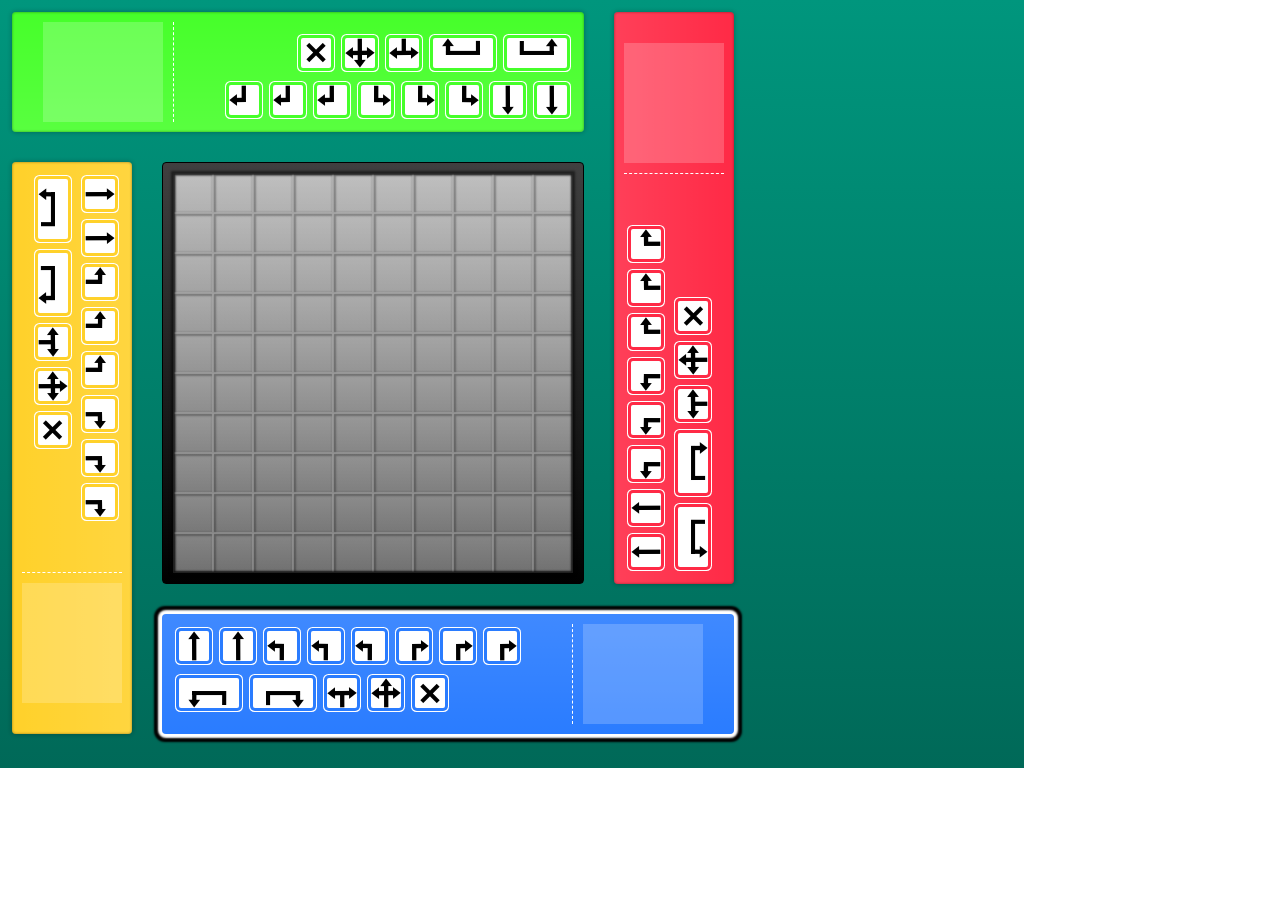
==== htdocs/game/index.html @ a8066529 "見た目手直し。サイズをiPad準拠に。デッキ右側に操作エリア用意" ====
<!DOCTYPE html>
<html>
	<head>
		<meta charset="UTF-8">
		<link href="../assets/stylesheets/screen.css" media="screen, projection" rel="stylesheet" type="text/css" />
		<meta property="fb:admins" content="1605312026" />
		<title>BELONEPHOBIA PUZZLE : 先端恐怖症パズル</title>
		<!--[if IE]>
			<link href="/stylesheets/ie.css" media="screen, projection" rel="stylesheet" type="text/css" />
		<![endif]-->
		<script src="http://ajax.googleapis.com/ajax/libs/jquery/1.9.1/jquery.min.js"></script>
		<script src="../assets/js/main.js"></script>

		<script type="text/javascript">
			var _gaq = _gaq || [];
			_gaq.push(['_setAccount', 'UA-32407364-1']);
			_gaq.push(['_trackPageview']);
			(function() {
				var ga = document.createElement('script'); ga.type = 'text/javascript'; ga.async = true;
				ga.src = ('https:' == document.location.protocol ? 'https://ssl' : 'http://www') + '.google-analytics.com/ga.js';
				var s = document.getElementsByTagName('script')[0]; s.parentNode.insertBefore(ga, s);
			})();
		</script>
	</head>
	<body>
		<div class="game-container">
			<div class="board-container">
				<div class="board">
					<div class="board-inner">
						<div class="base-pieces"></div>
						<div class="pieces"></div>
					</div>
				</div>
			</div>
			<div class="decks">
				<div class="deck-container deck0 disabled">
					<div class="deck">
						<div class="deck-pieces"></div>
						<div class="deck-actions"></div>
					</div>
				</div>
				<div class="deck-container deck1 disabled">
					<div class="deck">
						<div class="deck-pieces"></div>
						<div class="deck-actions"></div>
					</div>
				</div>
				<div class="deck-container deck2 disabled">
					<div class="deck">
						<div class="deck-pieces"></div>
						<div class="deck-actions"></div>
					</div>
				</div>
				<div class="deck-container deck3 disabled">
					<div class="deck">
						<div class="deck-pieces"></div>
						<div class="deck-actions"></div>
					</div>
				</div>
			</div>
		</div>

		<div class="piece-template"></div>
		<div class="deck-piece-template"></div>
	</body>
</html>
---- htdocs/assets/stylesheets/screen.css ----
@charset "UTF-8";
/* Welcome to Compass.
 * In this file you should write your main styles. (or centralize your imports)
 * Import this file using the following HTML or equivalent:
 * <link href="/stylesheets/screen.css" media="screen, projection" rel="stylesheet" type="text/css" /> */
html, body, div, span, applet, object, iframe,
h1, h2, h3, h4, h5, h6, p, blockquote, pre,
a, abbr, acronym, address, big, cite, code,
del, dfn, em, img, ins, kbd, q, s, samp,
small, strike, strong, sub, sup, tt, var,
b, u, i, center,
dl, dt, dd, ol, ul, li,
fieldset, form, label, legend,
table, caption, tbody, tfoot, thead, tr, th, td,
article, aside, canvas, details, embed,
figure, figcaption, footer, header, hgroup,
menu, nav, output, ruby, section, summary,
time, mark, audio, video {
  margin: 0;
  padding: 0;
  border: 0;
  font: inherit;
  font-size: 100%;
  vertical-align: baseline;
}

html {
  line-height: 1;
}

ol, ul {
  list-style: none;
}

table {
  border-collapse: collapse;
  border-spacing: 0;
}

caption, th, td {
  text-align: left;
  font-weight: normal;
  vertical-align: middle;
}

q, blockquote {
  quotes: none;
}
q:before, q:after, blockquote:before, blockquote:after {
  content: "";
  content: none;
}

a img {
  border: none;
}

article, aside, details, figcaption, figure, footer, header, hgroup, menu, nav, section, summary {
  display: block;
}

div.game-container {
  width: 1024px;
  height: 768px;
  background-image: -webkit-gradient(linear, 50% 0%, 50% 100%, color-stop(0%, #00967d), color-stop(100%, #006958));
  background-image: -webkit-linear-gradient(top, #00967d, #006958);
  background-image: -moz-linear-gradient(top, #00967d, #006958);
  background-image: -o-linear-gradient(top, #00967d, #006958);
  background-image: linear-gradient(top, #00967d, #006958);
}

div.board-container {
  position: absolute;
  width: 746px;
  height: 746px;
}
div.board-container div.board {
  width: 400px;
  height: 400px;
  padding: 10px;
  border: 1px black solid;
  -webkit-border-radius: 4px 4px;
  -moz-border-radius: 4px / 4px;
  border-radius: 4px / 4px;
  background-image: -webkit-gradient(linear, 50% 0%, 50% 100%, color-stop(0%, #404040), color-stop(100%, #000000));
  background-image: -webkit-linear-gradient(top, #404040, #000000);
  background-image: -moz-linear-gradient(top, #404040, #000000);
  background-image: -o-linear-gradient(top, #404040, #000000);
  background-image: linear-gradient(top, #404040, #000000);
  margin: 162px;
}
div.board-container div.board div.board-inner {
  width: 400px;
  height: 400px;
  overflow: hidden;
  *zoom: 1;
}
div.board-container div.board div.board-inner div.pieces, div.board-container div.board div.board-inner div.base-pieces {
  position: absolute;
  width: 400px;
}
div.board-container div.board div.board-inner div.piece {
  width: 40px;
  height: 40px;
  display: inline-block;
  float: left;
}
div.board-container div.board div.board-inner div.piece:nth-of-type(10n+1) {
  clear: both;
}
div.board-container div.board div.board-inner div.base-pieces {
  background-image: -webkit-gradient(linear, 50% 0%, 50% 100%, color-stop(0%, #b0b0b0), color-stop(100%, #606060));
  background-image: -webkit-linear-gradient(top, #b0b0b0, #606060);
  background-image: -moz-linear-gradient(top, #b0b0b0, #606060);
  background-image: -o-linear-gradient(top, #b0b0b0, #606060);
  background-image: linear-gradient(top, #b0b0b0, #606060);
}
div.board-container div.board div.board-inner div.base-pieces div.piece {
  background-image: -webkit-gradient(linear, 50% 0%, 50% 100%, color-stop(0%, rgba(255, 255, 255, 0.2)), color-stop(100%, rgba(255, 255, 255, 0.1)));
  background-image: -webkit-linear-gradient(top, rgba(255, 255, 255, 0.2), rgba(255, 255, 255, 0.1));
  background-image: -moz-linear-gradient(top, rgba(255, 255, 255, 0.2), rgba(255, 255, 255, 0.1));
  background-image: -o-linear-gradient(top, rgba(255, 255, 255, 0.2), rgba(255, 255, 255, 0.1));
  background-image: linear-gradient(top, rgba(255, 255, 255, 0.2), rgba(255, 255, 255, 0.1));
  -webkit-box-shadow: rgba(255, 255, 255, 0.3) 0px 0px 1px 1px inset, rgba(0, 0, 0, 0.3) 1px 1px 2px 2px inset;
  -moz-box-shadow: rgba(255, 255, 255, 0.3) 0px 0px 1px 1px inset, rgba(0, 0, 0, 0.3) 1px 1px 2px 2px inset;
  box-shadow: rgba(255, 255, 255, 0.3) 0px 0px 1px 1px inset, rgba(0, 0, 0, 0.3) 1px 1px 2px 2px inset;
}
div.board-container div.board div.board-inner div.base-pieces div.piece.highlight {
  background-color: rgba(255, 0, 0, 0.5);
}
div.board-container div.board div.board-inner div.pieces {
  -webkit-box-shadow: rgba(0, 0, 0, 0.5) 0px 0px 2px 2px, rgba(0, 0, 0, 0.8) 0px 0px 2px 2px inset;
  -moz-box-shadow: rgba(0, 0, 0, 0.5) 0px 0px 2px 2px, rgba(0, 0, 0, 0.8) 0px 0px 2px 2px inset;
  box-shadow: rgba(0, 0, 0, 0.5) 0px 0px 2px 2px, rgba(0, 0, 0, 0.8) 0px 0px 2px 2px inset;
}
div.board-container div.board div.board-inner div.pieces div.piece {
  -webkit-background-size: 40px, 40px;
  -moz-background-size: 40px, 40px;
  -o-background-size: 40px, 40px;
  background-size: 40px, 40px;
}
div.board-container div.board div.board-inner div.pieces div.piece:hover {
  cursor: pointer;
}
div.board-container div.board div.board-inner div.pieces div.piece.player_0 {
  -webkit-border-radius: 4px 4px;
  -moz-border-radius: 4px / 4px;
  border-radius: 4px / 4px;
  -webkit-box-shadow: rgba(42, 124, 255, 0.7) 0px 0px 0px 3px inset;
  -moz-box-shadow: rgba(42, 124, 255, 0.7) 0px 0px 0px 3px inset;
  box-shadow: rgba(42, 124, 255, 0.7) 0px 0px 0px 3px inset;
  -webkit-transform: translate(1px, 1px);
  -moz-transform: translate(1px, 1px);
  -ms-transform: translate(1px, 1px);
  -o-transform: translate(1px, 1px);
  transform: translate(1px, 1px);
  background-color: white;
}
div.board-container div.board div.board-inner div.pieces div.piece.player_1 {
  -webkit-border-radius: 4px 4px;
  -moz-border-radius: 4px / 4px;
  border-radius: 4px / 4px;
  -webkit-box-shadow: rgba(255, 209, 42, 0.7) 0px 0px 0px 3px inset;
  -moz-box-shadow: rgba(255, 209, 42, 0.7) 0px 0px 0px 3px inset;
  box-shadow: rgba(255, 209, 42, 0.7) 0px 0px 0px 3px inset;
  -webkit-transform: translate(1px, 1px);
  -moz-transform: translate(1px, 1px);
  -ms-transform: translate(1px, 1px);
  -o-transform: translate(1px, 1px);
  transform: translate(1px, 1px);
  background-color: white;
}
div.board-container div.board div.board-inner div.pieces div.piece.player_2 {
  -webkit-border-radius: 4px 4px;
  -moz-border-radius: 4px / 4px;
  border-radius: 4px / 4px;
  -webkit-box-shadow: rgba(70, 255, 42, 0.7) 0px 0px 0px 3px inset;
  -moz-box-shadow: rgba(70, 255, 42, 0.7) 0px 0px 0px 3px inset;
  box-shadow: rgba(70, 255, 42, 0.7) 0px 0px 0px 3px inset;
  -webkit-transform: translate(1px, 1px);
  -moz-transform: translate(1px, 1px);
  -ms-transform: translate(1px, 1px);
  -o-transform: translate(1px, 1px);
  transform: translate(1px, 1px);
  background-color: white;
}
div.board-container div.board div.board-inner div.pieces div.piece.player_3 {
  -webkit-border-radius: 4px 4px;
  -moz-border-radius: 4px / 4px;
  border-radius: 4px / 4px;
  -webkit-box-shadow: rgba(255, 42, 70, 0.7) 0px 0px 0px 3px inset;
  -moz-box-shadow: rgba(255, 42, 70, 0.7) 0px 0px 0px 3px inset;
  box-shadow: rgba(255, 42, 70, 0.7) 0px 0px 0px 3px inset;
  -webkit-transform: translate(1px, 1px);
  -moz-transform: translate(1px, 1px);
  -ms-transform: translate(1px, 1px);
  -o-transform: translate(1px, 1px);
  transform: translate(1px, 1px);
  background-color: white;
}
div.board-container div.board div.board-inner div.pieces div.piece.rotate_0 {
  -webkit-transform: rotate(0deg);
  -moz-transform: rotate(0deg);
  -ms-transform: rotate(0deg);
  -o-transform: rotate(0deg);
  transform: rotate(0deg);
}
div.board-container div.board div.board-inner div.pieces div.piece.rotate_1 {
  -webkit-transform: rotate(90deg);
  -moz-transform: rotate(90deg);
  -ms-transform: rotate(90deg);
  -o-transform: rotate(90deg);
  transform: rotate(90deg);
}
div.board-container div.board div.board-inner div.pieces div.piece.rotate_2 {
  -webkit-transform: rotate(180deg);
  -moz-transform: rotate(180deg);
  -ms-transform: rotate(180deg);
  -o-transform: rotate(180deg);
  transform: rotate(180deg);
}
div.board-container div.board div.board-inner div.pieces div.piece.rotate_3 {
  -webkit-transform: rotate(270deg);
  -moz-transform: rotate(270deg);
  -ms-transform: rotate(270deg);
  -o-transform: rotate(270deg);
  transform: rotate(270deg);
}
div.board-container div.board div.board-inner div.pieces div.piece.type_straight {
  background-image: url(../images/piece_straight.png);
}
div.board-container div.board div.board-inner div.pieces div.piece.type_right_curve {
  background-image: url(../images/piece_right_curve.png);
}
div.board-container div.board div.board-inner div.pieces div.piece.type_left_curve {
  background-image: url(../images/piece_left_curve.png);
}
div.board-container div.board div.board-inner div.pieces div.piece.type_right_turn {
  -webkit-background-size: 80px, 40px;
  -moz-background-size: 80px, 40px;
  -o-background-size: 80px, 40px;
  background-size: 80px, 40px;
  background-image: url(../images/piece_right_turn.png);
}
div.board-container div.board div.board-inner div.pieces div.piece.type_left_turn {
  -webkit-background-size: 80px, 40px;
  -moz-background-size: 80px, 40px;
  -o-background-size: 80px, 40px;
  background-size: 80px, 40px;
  background-image: url(../images/piece_left_turn.png);
}
div.board-container div.board div.board-inner div.pieces div.piece.type_side_branch {
  background-image: url(../images/piece_side_branch.png);
}
div.board-container div.board div.board-inner div.pieces div.piece.type_triple_branch {
  background-image: url(../images/piece_triple_branch.png);
}
div.board-container div.board div.board-inner div.pieces div.piece.type_block {
  background-image: url(../images/piece_block.png);
}

div.decks {
  position: absolute;
}
div.decks div.deck-container {
  position: absolute;
  -webkit-transform-origin: 373px 373px;
  -moz-transform-origin: 373px 373px;
  -ms-transform-origin: 373px 373px;
  -o-transform-origin: 373px 373px;
  transform-origin: 373px 373px;
  /* 各プレイヤdeck */
  /* 共通deck */
}
div.decks div.deck-container.deck0 {
  -webkit-transform: rotate(0deg);
  -moz-transform: rotate(0deg);
  -ms-transform: rotate(0deg);
  -o-transform: rotate(0deg);
  transform: rotate(0deg);
}
div.decks div.deck-container.deck0 div.deck-piece {
  -webkit-box-shadow: #2a7cff 0px 0px 0px 3px, white 0px 0px 0px 4px;
  -moz-box-shadow: #2a7cff 0px 0px 0px 3px, white 0px 0px 0px 4px;
  box-shadow: #2a7cff 0px 0px 0px 3px, white 0px 0px 0px 4px;
}
div.decks div.deck-container.deck0 div.deck {
  background-color: #2a7cff;
}
div.decks div.deck-container.deck1 {
  -webkit-transform: rotate(90deg);
  -moz-transform: rotate(90deg);
  -ms-transform: rotate(90deg);
  -o-transform: rotate(90deg);
  transform: rotate(90deg);
}
div.decks div.deck-container.deck1 div.deck-piece {
  -webkit-box-shadow: #ffd12a 0px 0px 0px 3px, white 0px 0px 0px 4px;
  -moz-box-shadow: #ffd12a 0px 0px 0px 3px, white 0px 0px 0px 4px;
  box-shadow: #ffd12a 0px 0px 0px 3px, white 0px 0px 0px 4px;
}
div.decks div.deck-container.deck1 div.deck {
  background-color: #ffd12a;
}
div.decks div.deck-container.deck2 {
  -webkit-transform: rotate(180deg);
  -moz-transform: rotate(180deg);
  -ms-transform: rotate(180deg);
  -o-transform: rotate(180deg);
  transform: rotate(180deg);
}
div.decks div.deck-container.deck2 div.deck-piece {
  -webkit-box-shadow: #46ff2a 0px 0px 0px 3px, white 0px 0px 0px 4px;
  -moz-box-shadow: #46ff2a 0px 0px 0px 3px, white 0px 0px 0px 4px;
  box-shadow: #46ff2a 0px 0px 0px 3px, white 0px 0px 0px 4px;
}
div.decks div.deck-container.deck2 div.deck {
  background-color: #46ff2a;
}
div.decks div.deck-container.deck3 {
  -webkit-transform: rotate(270deg);
  -moz-transform: rotate(270deg);
  -ms-transform: rotate(270deg);
  -o-transform: rotate(270deg);
  transform: rotate(270deg);
}
div.decks div.deck-container.deck3 div.deck-piece {
  -webkit-box-shadow: #ff2a46 0px 0px 0px 3px, white 0px 0px 0px 4px;
  -moz-box-shadow: #ff2a46 0px 0px 0px 3px, white 0px 0px 0px 4px;
  box-shadow: #ff2a46 0px 0px 0px 3px, white 0px 0px 0px 4px;
}
div.decks div.deck-container.deck3 div.deck {
  background-color: #ff2a46;
}
div.decks div.deck-container.disabled div.deck {
  -webkit-box-shadow: rgba(0, 0, 0, 0.2) 0px 0px 4px 1px, rgba(0, 0, 0, 0.2) 0px 0px 2px 1px inset;
  -moz-box-shadow: rgba(0, 0, 0, 0.2) 0px 0px 4px 1px, rgba(0, 0, 0, 0.2) 0px 0px 2px 1px inset;
  box-shadow: rgba(0, 0, 0, 0.2) 0px 0px 4px 1px, rgba(0, 0, 0, 0.2) 0px 0px 2px 1px inset;
}
div.decks div.deck-container div.deck {
  width: 572px;
  position: absolute;
  top: 614px;
  left: 162px;
  background-image: -webkit-gradient(linear, 50% 0%, 50% 100%, color-stop(0%, rgba(255, 255, 255, 0.1)), color-stop(100%, rgba(255, 255, 255, 0)));
  background-image: -webkit-linear-gradient(top, rgba(255, 255, 255, 0.1), rgba(255, 255, 255, 0));
  background-image: -moz-linear-gradient(top, rgba(255, 255, 255, 0.1), rgba(255, 255, 255, 0));
  background-image: -o-linear-gradient(top, rgba(255, 255, 255, 0.1), rgba(255, 255, 255, 0));
  background-image: linear-gradient(top, rgba(255, 255, 255, 0.1), rgba(255, 255, 255, 0));
  -webkit-border-radius: 4px 4px;
  -moz-border-radius: 4px / 4px;
  border-radius: 4px / 4px;
  -webkit-box-shadow: white 0px 0px 2px 4px, black 0px 0px 2px 8px;
  -moz-box-shadow: white 0px 0px 2px 4px, black 0px 0px 2px 8px;
  box-shadow: white 0px 0px 2px 4px, black 0px 0px 2px 8px;
}
div.decks div.deck-container div.deck-pieces {
  display: inline-block;
  width: 390px;
  height: 100px;
  overflow: scroll;
  margin: 10px 0px 10px 10px;
  padding-right: 10px;
  float: left;
  border-right: 1px dashed white;
}
div.decks div.deck-container div.deck-actions {
  display: inline-block;
  width: 120px;
  background-color: rgba(255, 255, 255, 0.2);
  height: 100px;
  margin: 10px;
  float: left;
}
div.decks div.deck-container div.deck-actions:after {
  content: "";
  clear: both;
}
div.decks div.deck-container div.deck-piece {
  display: inline-block;
  margin: 7px;
  width: 30px;
  height: 30px;
  -webkit-border-radius: 2px 2px;
  -moz-border-radius: 2px / 2px;
  border-radius: 2px / 2px;
  background-color: white;
  -webkit-background-size: 30px;
  -moz-background-size: 30px;
  -o-background-size: 30px;
  background-size: 30px;
}
div.decks div.deck-container div.deck-piece.focus {
  -webkit-box-shadow: black 0px 0px 0px 3px, red 0px 0px 0px 5px;
  -moz-box-shadow: black 0px 0px 0px 3px, red 0px 0px 0px 5px;
  box-shadow: black 0px 0px 0px 3px, red 0px 0px 0px 5px;
}
div.decks div.deck-container div.deck-piece.disabled {
  filter: progid:DXImageTransform.Microsoft.Alpha(Opacity=15);
  opacity: 0.15;
  -webkit-box-shadow: rgba(0, 0, 0, 0.5) 0px 0px 0px 3px, white 0px 0px 0px 5px;
  -moz-box-shadow: rgba(0, 0, 0, 0.5) 0px 0px 0px 3px, white 0px 0px 0px 5px;
  box-shadow: rgba(0, 0, 0, 0.5) 0px 0px 0px 3px, white 0px 0px 0px 5px;
}
div.decks div.deck-container div.deck-piece:hover {
  cursor: pointer;
  -webkit-transform: scale(1.1, 1.1);
  -moz-transform: scale(1.1, 1.1);
  -ms-transform: scale(1.1, 1.1);
  -o-transform: scale(1.1, 1.1);
  transform: scale(1.1, 1.1);
}
div.decks div.deck-container div.deck-piece.type_straight {
  background-image: url(../images/piece_straight.png);
}
div.decks div.deck-container div.deck-piece.type_right_curve {
  background-image: url(../images/piece_right_curve.png);
}
div.decks div.deck-container div.deck-piece.type_left_curve {
  background-image: url(../images/piece_left_curve.png);
}
div.decks div.deck-container div.deck-piece.type_right_turn {
  width: 60px;
  -webkit-background-size: 60px;
  -moz-background-size: 60px;
  -o-background-size: 60px;
  background-size: 60px;
  background-image: url(../images/piece_right_turn.png);
}
div.decks div.deck-container div.deck-piece.type_left_turn {
  width: 60px;
  -webkit-background-size: 60px;
  -moz-background-size: 60px;
  -o-background-size: 60px;
  background-size: 60px;
  background-image: url(../images/piece_left_turn.png);
}
div.decks div.deck-container div.deck-piece.type_side_branch {
  background-image: url(../images/piece_side_branch.png);
}
div.decks div.deck-container div.deck-piece.type_triple_branch {
  background-image: url(../images/piece_triple_branch.png);
}
div.decks div.deck-container div.deck-piece.type_block {
  background-image: url(../images/piece_block.png);
}
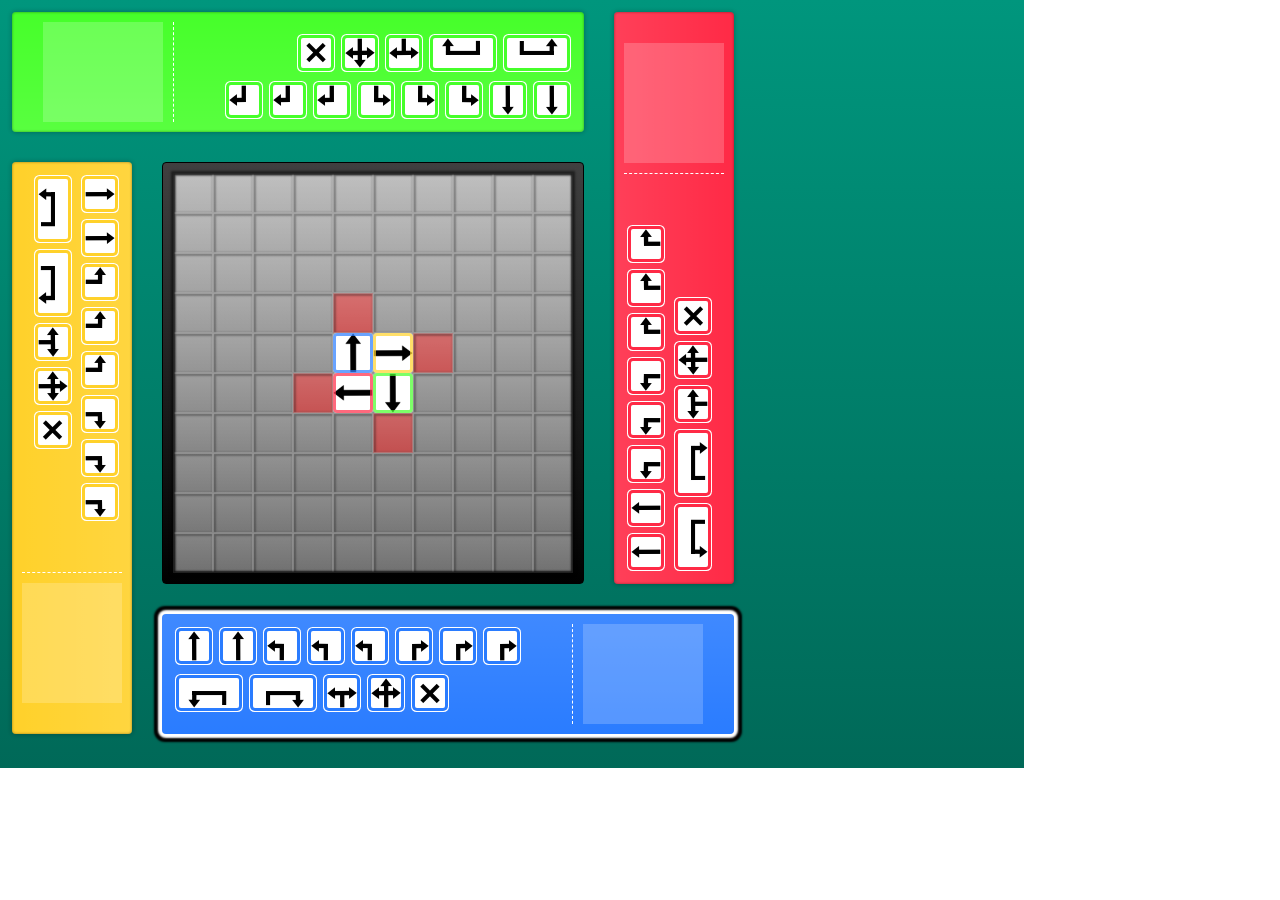
==== commit 0e345564: "jsをクラスごとに分割しておく" ====
--- a/htdocs/game/index.html
+++ b/htdocs/game/index.html
@@ -9,6 +9,10 @@
 			<link href="/stylesheets/ie.css" media="screen, projection" rel="stylesheet" type="text/css" />
 		<![endif]-->
 		<script src="http://ajax.googleapis.com/ajax/libs/jquery/1.9.1/jquery.min.js"></script>
+		<script src="../assets/js/Player.js"></script>
+		<script src="../assets/js/BoardPiece.js"></script>
+		<script src="../assets/js/PieceSet.js"></script>
+		<script src="../assets/js/Belonephobia.js"></script>
 		<script src="../assets/js/main.js"></script>
 
 		<script type="text/javascript">
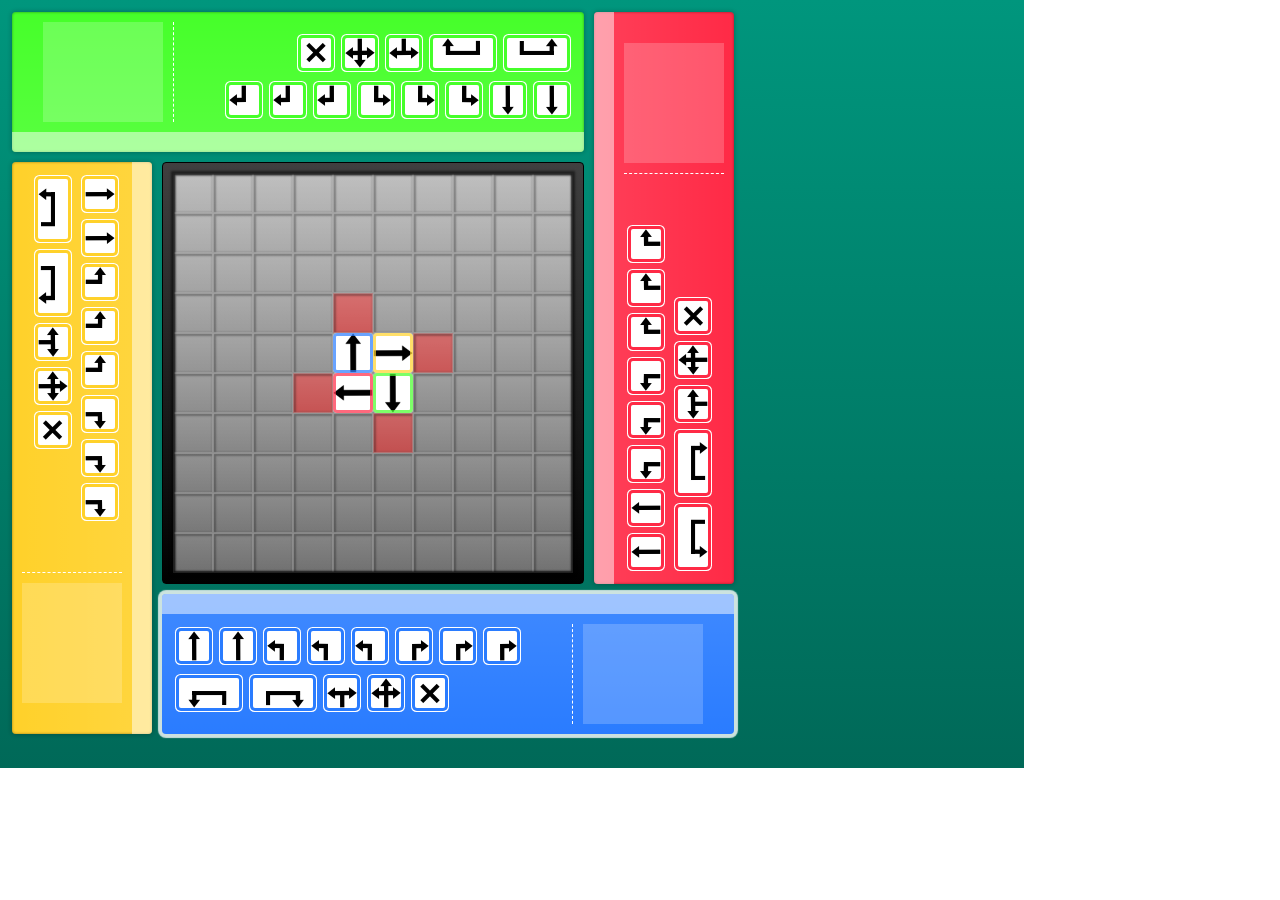
==== commit 340b586d: "ダメージの計算と表示(仮)。自分の番が回ってきたら点滅させる" ====
--- a/htdocs/game/index.html
+++ b/htdocs/game/index.html
@@ -12,6 +12,7 @@
 		<script src="../assets/js/Player.js"></script>
 		<script src="../assets/js/BoardPiece.js"></script>
 		<script src="../assets/js/PieceSet.js"></script>
+		<script src="../assets/js/PieceTemplateManager.js"></script>
 		<script src="../assets/js/Belonephobia.js"></script>
 		<script src="../assets/js/main.js"></script>
 
@@ -39,24 +40,28 @@
 			<div class="decks">
 				<div class="deck-container deck0 disabled">
 					<div class="deck">
+						<div class="deck-damages"></div>
 						<div class="deck-pieces"></div>
 						<div class="deck-actions"></div>
 					</div>
 				</div>
 				<div class="deck-container deck1 disabled">
 					<div class="deck">
+						<div class="deck-damages"></div>
 						<div class="deck-pieces"></div>
 						<div class="deck-actions"></div>
 					</div>
 				</div>
 				<div class="deck-container deck2 disabled">
 					<div class="deck">
+						<div class="deck-damages"></div>
 						<div class="deck-pieces"></div>
 						<div class="deck-actions"></div>
 					</div>
 				</div>
 				<div class="deck-container deck3 disabled">
 					<div class="deck">
+						<div class="deck-damages"></div>
 						<div class="deck-pieces"></div>
 						<div class="deck-actions"></div>
 					</div>
--- a/htdocs/assets/stylesheets/screen.css
+++ b/htdocs/assets/stylesheets/screen.css
@@ -59,6 +59,20 @@
   display: block;
 }
 
+@-webkit-keyframes pulse {
+  from {
+    -webkit-box-shadow: rgba(255, 255, 255, 0.8) 0px 0px 1px 4px;
+    -moz-box-shadow: rgba(255, 255, 255, 0.8) 0px 0px 1px 4px;
+    box-shadow: rgba(255, 255, 255, 0.8) 0px 0px 1px 4px;
+  }
+
+  to {
+    -webkit-box-shadow: rgba(255, 255, 255, 0) 0px 0px 1px 4px;
+    -moz-box-shadow: rgba(255, 255, 255, 0) 0px 0px 1px 4px;
+    box-shadow: rgba(255, 255, 255, 0) 0px 0px 1px 4px;
+  }
+}
+
 div.game-container {
   width: 1024px;
   height: 768px;
@@ -258,6 +272,9 @@
 div.board-container div.board div.board-inner div.pieces div.piece.type_block {
   background-image: url(../images/piece_block.png);
 }
+div.board-container div.board div.board-inner div.pieces div.piece.pos_x_1 {
+  background-position-x: -40px;
+}
 
 div.decks {
   position: absolute;
@@ -332,15 +349,10 @@
 div.decks div.deck-container.deck3 div.deck {
   background-color: #ff2a46;
 }
-div.decks div.deck-container.disabled div.deck {
-  -webkit-box-shadow: rgba(0, 0, 0, 0.2) 0px 0px 4px 1px, rgba(0, 0, 0, 0.2) 0px 0px 2px 1px inset;
-  -moz-box-shadow: rgba(0, 0, 0, 0.2) 0px 0px 4px 1px, rgba(0, 0, 0, 0.2) 0px 0px 2px 1px inset;
-  box-shadow: rgba(0, 0, 0, 0.2) 0px 0px 4px 1px, rgba(0, 0, 0, 0.2) 0px 0px 2px 1px inset;
-}
 div.decks div.deck-container div.deck {
   width: 572px;
   position: absolute;
-  top: 614px;
+  top: 594px;
   left: 162px;
   background-image: -webkit-gradient(linear, 50% 0%, 50% 100%, color-stop(0%, rgba(255, 255, 255, 0.1)), color-stop(100%, rgba(255, 255, 255, 0)));
   background-image: -webkit-linear-gradient(top, rgba(255, 255, 255, 0.1), rgba(255, 255, 255, 0));
@@ -350,11 +362,35 @@
   -webkit-border-radius: 4px 4px;
   -moz-border-radius: 4px / 4px;
   border-radius: 4px / 4px;
-  -webkit-box-shadow: white 0px 0px 2px 4px, black 0px 0px 2px 8px;
-  -moz-box-shadow: white 0px 0px 2px 4px, black 0px 0px 2px 8px;
-  box-shadow: white 0px 0px 2px 4px, black 0px 0px 2px 8px;
-}
-div.decks div.deck-container div.deck-pieces {
+  -webkit-animation-name: pulse;
+  -webkit-animation-duration: 0.2s;
+  -webkit-animation-iteration-count: 10;
+  -webkit-animation-timing-function: ease-in-out;
+  -webkit-animation-direction: alternate;
+  -webkit-animation-delay: 0s;
+  -webkit-box-shadow: rgba(255, 255, 255, 0.8) 0px 0px 1px 4px;
+  -moz-box-shadow: rgba(255, 255, 255, 0.8) 0px 0px 1px 4px;
+  box-shadow: rgba(255, 255, 255, 0.8) 0px 0px 1px 4px;
+}
+div.decks div.deck-container div.deck div.deck-damages {
+  width: 100%;
+  background-color: rgba(255, 255, 255, 0.5);
+  height: 20px;
+  -moz-border-radius-topleft: 4px;
+  -webkit-border-top-left-radius: 4px;
+  border-top-left-radius: 4px;
+  -moz-border-radius-topright: 4px;
+  -webkit-border-top-right-radius: 4px;
+  border-top-right-radius: 4px;
+}
+div.decks div.deck-container div.deck div.deck-damages div.damage {
+  display: inline-block;
+  background-color: red;
+  width: 16px;
+  height: 16px;
+  margin: 2px 0px 0px 2px;
+}
+div.decks div.deck-container div.deck div.deck-pieces {
   display: inline-block;
   width: 390px;
   height: 100px;
@@ -364,19 +400,7 @@
   float: left;
   border-right: 1px dashed white;
 }
-div.decks div.deck-container div.deck-actions {
-  display: inline-block;
-  width: 120px;
-  background-color: rgba(255, 255, 255, 0.2);
-  height: 100px;
-  margin: 10px;
-  float: left;
-}
-div.decks div.deck-container div.deck-actions:after {
-  content: "";
-  clear: both;
-}
-div.decks div.deck-container div.deck-piece {
+div.decks div.deck-container div.deck div.deck-pieces div.deck-piece {
   display: inline-block;
   margin: 7px;
   width: 30px;
@@ -390,19 +414,19 @@
   -o-background-size: 30px;
   background-size: 30px;
 }
-div.decks div.deck-container div.deck-piece.focus {
+div.decks div.deck-container div.deck div.deck-pieces div.deck-piece.focus {
   -webkit-box-shadow: black 0px 0px 0px 3px, red 0px 0px 0px 5px;
   -moz-box-shadow: black 0px 0px 0px 3px, red 0px 0px 0px 5px;
   box-shadow: black 0px 0px 0px 3px, red 0px 0px 0px 5px;
 }
-div.decks div.deck-container div.deck-piece.disabled {
+div.decks div.deck-container div.deck div.deck-pieces div.deck-piece.disabled {
   filter: progid:DXImageTransform.Microsoft.Alpha(Opacity=15);
   opacity: 0.15;
   -webkit-box-shadow: rgba(0, 0, 0, 0.5) 0px 0px 0px 3px, white 0px 0px 0px 5px;
   -moz-box-shadow: rgba(0, 0, 0, 0.5) 0px 0px 0px 3px, white 0px 0px 0px 5px;
   box-shadow: rgba(0, 0, 0, 0.5) 0px 0px 0px 3px, white 0px 0px 0px 5px;
 }
-div.decks div.deck-container div.deck-piece:hover {
+div.decks div.deck-container div.deck div.deck-pieces div.deck-piece:hover {
   cursor: pointer;
   -webkit-transform: scale(1.1, 1.1);
   -moz-transform: scale(1.1, 1.1);
@@ -410,16 +434,16 @@
   -o-transform: scale(1.1, 1.1);
   transform: scale(1.1, 1.1);
 }
-div.decks div.deck-container div.deck-piece.type_straight {
+div.decks div.deck-container div.deck div.deck-pieces div.deck-piece.type_straight {
   background-image: url(../images/piece_straight.png);
 }
-div.decks div.deck-container div.deck-piece.type_right_curve {
+div.decks div.deck-container div.deck div.deck-pieces div.deck-piece.type_right_curve {
   background-image: url(../images/piece_right_curve.png);
 }
-div.decks div.deck-container div.deck-piece.type_left_curve {
+div.decks div.deck-container div.deck div.deck-pieces div.deck-piece.type_left_curve {
   background-image: url(../images/piece_left_curve.png);
 }
-div.decks div.deck-container div.deck-piece.type_right_turn {
+div.decks div.deck-container div.deck div.deck-pieces div.deck-piece.type_right_turn {
   width: 60px;
   -webkit-background-size: 60px;
   -moz-background-size: 60px;
@@ -427,7 +451,7 @@
   background-size: 60px;
   background-image: url(../images/piece_right_turn.png);
 }
-div.decks div.deck-container div.deck-piece.type_left_turn {
+div.decks div.deck-container div.deck div.deck-pieces div.deck-piece.type_left_turn {
   width: 60px;
   -webkit-background-size: 60px;
   -moz-background-size: 60px;
@@ -435,12 +459,30 @@
   background-size: 60px;
   background-image: url(../images/piece_left_turn.png);
 }
-div.decks div.deck-container div.deck-piece.type_side_branch {
+div.decks div.deck-container div.deck div.deck-pieces div.deck-piece.type_side_branch {
   background-image: url(../images/piece_side_branch.png);
 }
-div.decks div.deck-container div.deck-piece.type_triple_branch {
+div.decks div.deck-container div.deck div.deck-pieces div.deck-piece.type_triple_branch {
   background-image: url(../images/piece_triple_branch.png);
 }
-div.decks div.deck-container div.deck-piece.type_block {
+div.decks div.deck-container div.deck div.deck-pieces div.deck-piece.type_block {
   background-image: url(../images/piece_block.png);
 }
+div.decks div.deck-container div.deck div.deck-actions {
+  display: inline-block;
+  width: 120px;
+  background-color: rgba(255, 255, 255, 0.2);
+  height: 100px;
+  margin: 10px;
+  float: left;
+}
+div.decks div.deck-container div.deck div.deck-actions:after {
+  content: "";
+  clear: both;
+}
+div.decks div.deck-container.disabled div.deck {
+  -webkit-animation-name: none;
+  -webkit-box-shadow: rgba(0, 0, 0, 0.2) 0px 0px 4px 1px, rgba(0, 0, 0, 0.2) 0px 0px 2px 1px inset;
+  -moz-box-shadow: rgba(0, 0, 0, 0.2) 0px 0px 4px 1px, rgba(0, 0, 0, 0.2) 0px 0px 2px 1px inset;
+  box-shadow: rgba(0, 0, 0, 0.2) 0px 0px 4px 1px, rgba(0, 0, 0, 0.2) 0px 0px 2px 1px inset;
+}
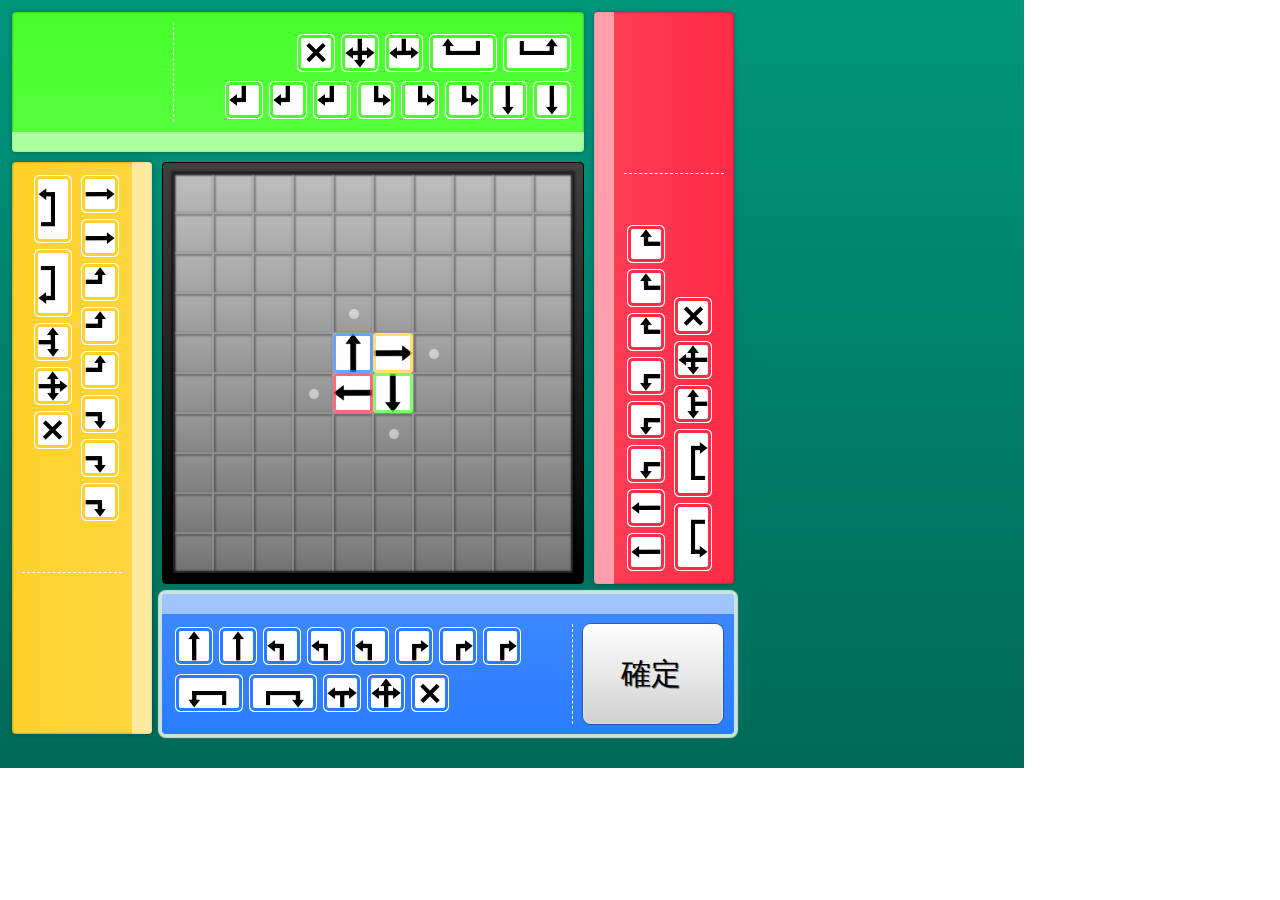
==== commit 9e3c5cab: "仮設置状態で回転を可能にして確定ボタンで設置確定させる" ====
--- a/htdocs/game/index.html
+++ b/htdocs/game/index.html
@@ -39,37 +39,24 @@
 			</div>
 			<div class="decks">
 				<div class="deck-container deck0 disabled">
-					<div class="deck">
-						<div class="deck-damages"></div>
-						<div class="deck-pieces"></div>
-						<div class="deck-actions"></div>
-					</div>
 				</div>
 				<div class="deck-container deck1 disabled">
-					<div class="deck">
-						<div class="deck-damages"></div>
-						<div class="deck-pieces"></div>
-						<div class="deck-actions"></div>
-					</div>
 				</div>
 				<div class="deck-container deck2 disabled">
-					<div class="deck">
-						<div class="deck-damages"></div>
-						<div class="deck-pieces"></div>
-						<div class="deck-actions"></div>
-					</div>
 				</div>
 				<div class="deck-container deck3 disabled">
-					<div class="deck">
-						<div class="deck-damages"></div>
-						<div class="deck-pieces"></div>
-						<div class="deck-actions"></div>
-					</div>
 				</div>
 			</div>
 		</div>
 
 		<div class="piece-template"></div>
 		<div class="deck-piece-template"></div>
+		<div class="deck-template">
+			<div class="deck-damages"></div>
+			<div class="deck-pieces"></div>
+			<div class="deck-actions">
+				<a class="button">確定</a>
+			</div>
+		</div>
 	</body>
 </html>
--- a/htdocs/assets/stylesheets/screen.css
+++ b/htdocs/assets/stylesheets/screen.css
@@ -59,18 +59,46 @@
   display: block;
 }
 
-@-webkit-keyframes pulse {
-  from {
-    -webkit-box-shadow: rgba(255, 255, 255, 0.8) 0px 0px 1px 4px;
-    -moz-box-shadow: rgba(255, 255, 255, 0.8) 0px 0px 1px 4px;
-    box-shadow: rgba(255, 255, 255, 0.8) 0px 0px 1px 4px;
-  }
-
-  to {
-    -webkit-box-shadow: rgba(255, 255, 255, 0) 0px 0px 1px 4px;
-    -moz-box-shadow: rgba(255, 255, 255, 0) 0px 0px 1px 4px;
-    box-shadow: rgba(255, 255, 255, 0) 0px 0px 1px 4px;
-  }
+a.button {
+  display: block;
+  -webkit-border-radius: 8px 8px;
+  -moz-border-radius: 8px / 8px;
+  border-radius: 8px / 8px;
+  background-image: -webkit-gradient(linear, 50% 0%, 50% 100%, color-stop(0%, #ffffff), color-stop(100%, #d0d0d0));
+  background-image: -webkit-linear-gradient(top, #ffffff, #d0d0d0);
+  background-image: -moz-linear-gradient(top, #ffffff, #d0d0d0);
+  background-image: -o-linear-gradient(top, #ffffff, #d0d0d0);
+  background-image: linear-gradient(top, #ffffff, #d0d0d0);
+  padding: 35px 0px 0px 38px;
+  width: 140px;
+  height: 100px;
+  cursor: pointer;
+  font-size: 30px;
+  text-shadow: rgba(0, 0, 0, 0.5) 1px 1px 0;
+  -webkit-box-sizing: border-box;
+  -moz-box-sizing: border-box;
+  box-sizing: border-box;
+  -webkit-box-shadow: rgba(255, 255, 255, 0.3) 0px 0px 1px 1px inset, rgba(0, 0, 0, 0.3) 0px 0px 0px 1px;
+  -moz-box-shadow: rgba(255, 255, 255, 0.3) 0px 0px 1px 1px inset, rgba(0, 0, 0, 0.3) 0px 0px 0px 1px;
+  box-shadow: rgba(255, 255, 255, 0.3) 0px 0px 1px 1px inset, rgba(0, 0, 0, 0.3) 0px 0px 0px 1px;
+}
+a.button:hover {
+  -webkit-transform: scale(1.02, 1.02);
+  -moz-transform: scale(1.02, 1.02);
+  -ms-transform: scale(1.02, 1.02);
+  -o-transform: scale(1.02, 1.02);
+  transform: scale(1.02, 1.02);
+}
+a.button:active {
+  -webkit-transform: scale(1, 1);
+  -moz-transform: scale(1, 1);
+  -ms-transform: scale(1, 1);
+  -o-transform: scale(1, 1);
+  transform: scale(1, 1);
+}
+
+*[class$="template"] {
+  display: none;
 }
 
 div.game-container {
@@ -139,8 +167,16 @@
   -moz-box-shadow: rgba(255, 255, 255, 0.3) 0px 0px 1px 1px inset, rgba(0, 0, 0, 0.3) 1px 1px 2px 2px inset;
   box-shadow: rgba(255, 255, 255, 0.3) 0px 0px 1px 1px inset, rgba(0, 0, 0, 0.3) 1px 1px 2px 2px inset;
 }
-div.board-container div.board div.board-inner div.base-pieces div.piece.highlight {
-  background-color: rgba(255, 0, 0, 0.5);
+div.board-container div.board div.board-inner div.base-pieces div.piece.highlight:after {
+  content: "";
+  width: 10px;
+  height: 10px;
+  background-color: rgba(255, 255, 255, 0.5);
+  display: block;
+  -webkit-border-radius: 5px 5px;
+  -moz-border-radius: 5px / 5px;
+  border-radius: 5px / 5px;
+  margin: 16px 16px;
 }
 div.board-container div.board div.board-inner div.pieces {
   -webkit-box-shadow: rgba(0, 0, 0, 0.5) 0px 0px 2px 2px, rgba(0, 0, 0, 0.8) 0px 0px 2px 2px inset;
@@ -163,11 +199,6 @@
   -webkit-box-shadow: rgba(42, 124, 255, 0.7) 0px 0px 0px 3px inset;
   -moz-box-shadow: rgba(42, 124, 255, 0.7) 0px 0px 0px 3px inset;
   box-shadow: rgba(42, 124, 255, 0.7) 0px 0px 0px 3px inset;
-  -webkit-transform: translate(1px, 1px);
-  -moz-transform: translate(1px, 1px);
-  -ms-transform: translate(1px, 1px);
-  -o-transform: translate(1px, 1px);
-  transform: translate(1px, 1px);
   background-color: white;
 }
 div.board-container div.board div.board-inner div.pieces div.piece.player_1 {
@@ -177,11 +208,6 @@
   -webkit-box-shadow: rgba(255, 209, 42, 0.7) 0px 0px 0px 3px inset;
   -moz-box-shadow: rgba(255, 209, 42, 0.7) 0px 0px 0px 3px inset;
   box-shadow: rgba(255, 209, 42, 0.7) 0px 0px 0px 3px inset;
-  -webkit-transform: translate(1px, 1px);
-  -moz-transform: translate(1px, 1px);
-  -ms-transform: translate(1px, 1px);
-  -o-transform: translate(1px, 1px);
-  transform: translate(1px, 1px);
   background-color: white;
 }
 div.board-container div.board div.board-inner div.pieces div.piece.player_2 {
@@ -191,11 +217,6 @@
   -webkit-box-shadow: rgba(70, 255, 42, 0.7) 0px 0px 0px 3px inset;
   -moz-box-shadow: rgba(70, 255, 42, 0.7) 0px 0px 0px 3px inset;
   box-shadow: rgba(70, 255, 42, 0.7) 0px 0px 0px 3px inset;
-  -webkit-transform: translate(1px, 1px);
-  -moz-transform: translate(1px, 1px);
-  -ms-transform: translate(1px, 1px);
-  -o-transform: translate(1px, 1px);
-  transform: translate(1px, 1px);
   background-color: white;
 }
 div.board-container div.board div.board-inner div.pieces div.piece.player_3 {
@@ -205,11 +226,6 @@
   -webkit-box-shadow: rgba(255, 42, 70, 0.7) 0px 0px 0px 3px inset;
   -moz-box-shadow: rgba(255, 42, 70, 0.7) 0px 0px 0px 3px inset;
   box-shadow: rgba(255, 42, 70, 0.7) 0px 0px 0px 3px inset;
-  -webkit-transform: translate(1px, 1px);
-  -moz-transform: translate(1px, 1px);
-  -ms-transform: translate(1px, 1px);
-  -o-transform: translate(1px, 1px);
-  transform: translate(1px, 1px);
   background-color: white;
 }
 div.board-container div.board div.board-inner div.pieces div.piece.rotate_0 {
@@ -239,6 +255,15 @@
   -ms-transform: rotate(270deg);
   -o-transform: rotate(270deg);
   transform: rotate(270deg);
+}
+div.board-container div.board div.board-inner div.pieces div.piece.draft {
+  -webkit-border-radius: 4px 4px;
+  -moz-border-radius: 4px / 4px;
+  border-radius: 4px / 4px;
+  -webkit-box-shadow: rgba(0, 0, 0, 0.7) 0px 0px 0px 3px inset;
+  -moz-box-shadow: rgba(0, 0, 0, 0.7) 0px 0px 0px 3px inset;
+  box-shadow: rgba(0, 0, 0, 0.7) 0px 0px 0px 3px inset;
+  background-color: white;
 }
 div.board-container div.board div.board-inner div.pieces div.piece.type_straight {
   background-image: url(../images/piece_straight.png);
@@ -362,12 +387,6 @@
   -webkit-border-radius: 4px 4px;
   -moz-border-radius: 4px / 4px;
   border-radius: 4px / 4px;
-  -webkit-animation-name: pulse;
-  -webkit-animation-duration: 0.2s;
-  -webkit-animation-iteration-count: 10;
-  -webkit-animation-timing-function: ease-in-out;
-  -webkit-animation-direction: alternate;
-  -webkit-animation-delay: 0s;
   -webkit-box-shadow: rgba(255, 255, 255, 0.8) 0px 0px 1px 4px;
   -moz-box-shadow: rgba(255, 255, 255, 0.8) 0px 0px 1px 4px;
   box-shadow: rgba(255, 255, 255, 0.8) 0px 0px 1px 4px;
@@ -386,6 +405,11 @@
 div.decks div.deck-container div.deck div.deck-damages div.damage {
   display: inline-block;
   background-color: red;
+  background-image: url(../images/piece_block.png);
+  -webkit-background-size: 16px;
+  -moz-background-size: 16px;
+  -o-background-size: 16px;
+  background-size: 16px;
   width: 16px;
   height: 16px;
   margin: 2px 0px 0px 2px;
@@ -470,8 +494,7 @@
 }
 div.decks div.deck-container div.deck div.deck-actions {
   display: inline-block;
-  width: 120px;
-  background-color: rgba(255, 255, 255, 0.2);
+  width: 140px;
   height: 100px;
   margin: 10px;
   float: left;
@@ -486,3 +509,6 @@
   -moz-box-shadow: rgba(0, 0, 0, 0.2) 0px 0px 4px 1px, rgba(0, 0, 0, 0.2) 0px 0px 2px 1px inset;
   box-shadow: rgba(0, 0, 0, 0.2) 0px 0px 4px 1px, rgba(0, 0, 0, 0.2) 0px 0px 2px 1px inset;
 }
+div.decks div.deck-container.disabled a.button {
+  visibility: hidden;
+}
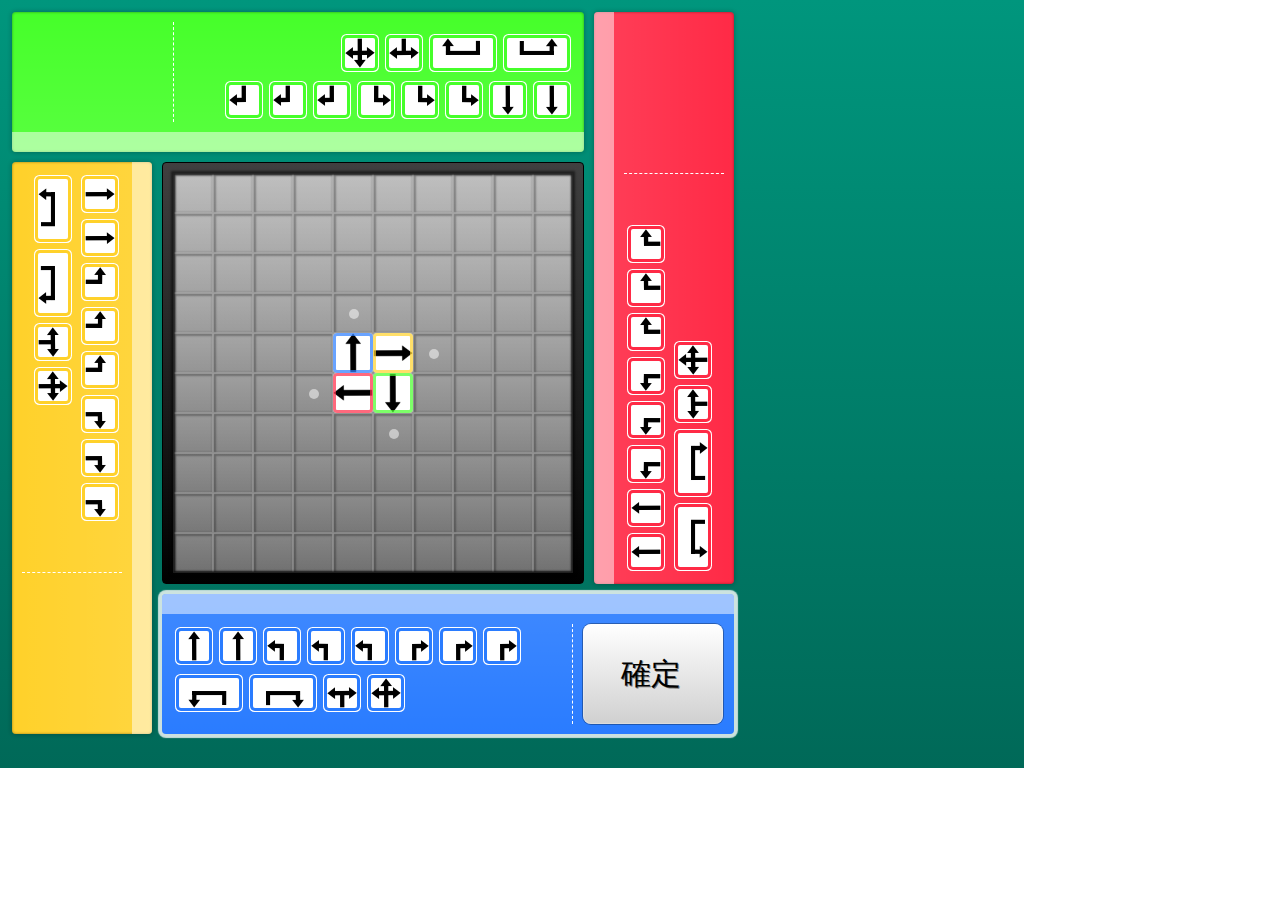
==== commit 4c426b9d: "iPhone対応の作りかけ" ====
--- a/htdocs/game/index.html
+++ b/htdocs/game/index.html
@@ -2,6 +2,7 @@
 <html>
 	<head>
 		<meta charset="UTF-8">
+		<meta name="viewport" content="width=device-width">
 		<link href="../assets/stylesheets/screen.css" media="screen, projection" rel="stylesheet" type="text/css" />
 		<meta property="fb:admins" content="1605312026" />
 		<title>BELONEPHOBIA PUZZLE : 先端恐怖症パズル</title>
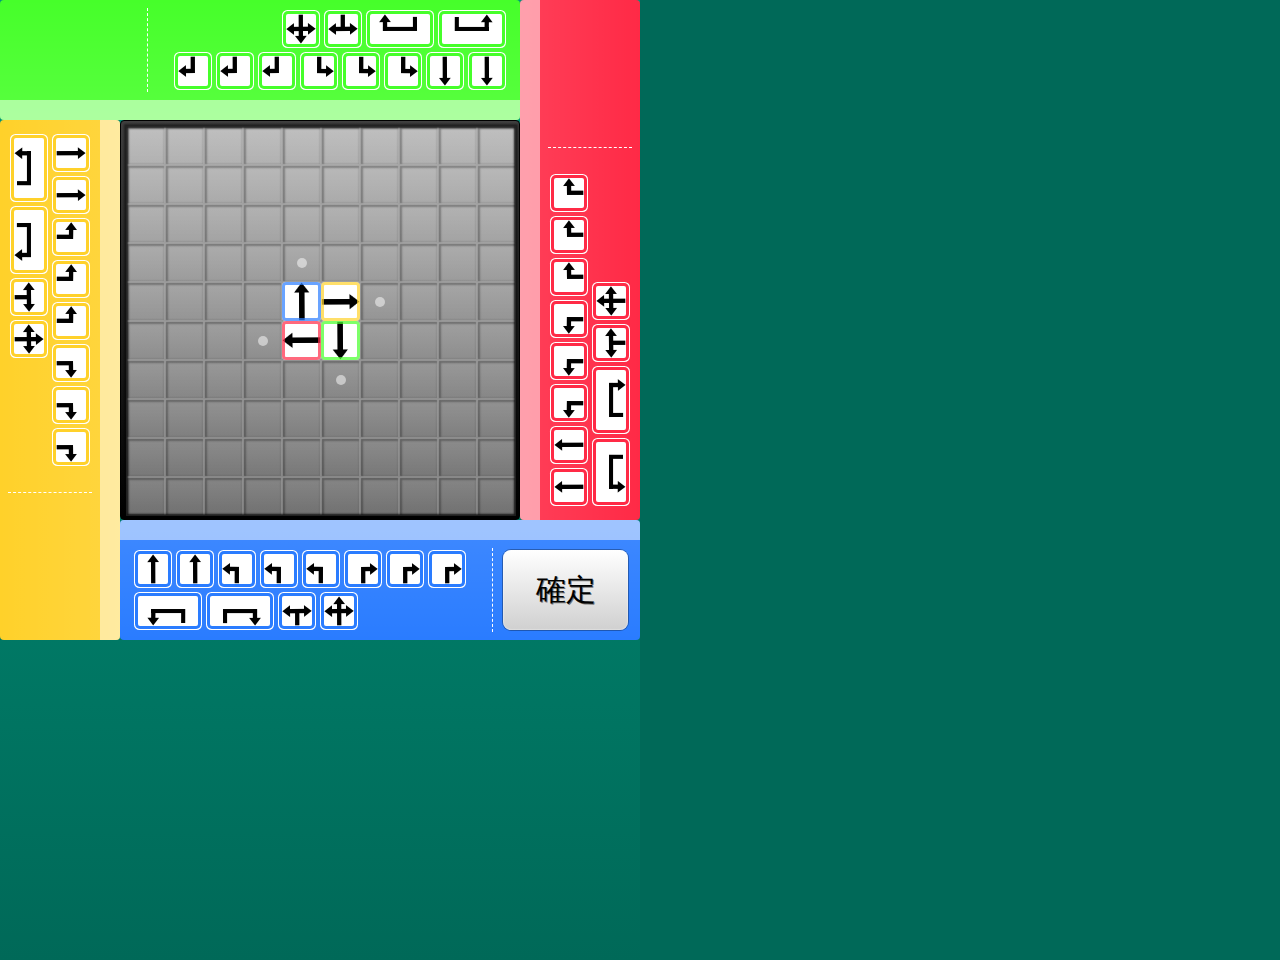
==== commit f219cbe9: "Undoを可能に" ====
--- a/htdocs/game/index.html
+++ b/htdocs/game/index.html
@@ -10,6 +10,7 @@
 			<link href="/stylesheets/ie.css" media="screen, projection" rel="stylesheet" type="text/css" />
 		<![endif]-->
 		<script src="http://ajax.googleapis.com/ajax/libs/jquery/1.9.1/jquery.min.js"></script>
+		<script src="../assets/js/History.js"></script>
 		<script src="../assets/js/Player.js"></script>
 		<script src="../assets/js/BoardPiece.js"></script>
 		<script src="../assets/js/PieceSet.js"></script>
--- a/htdocs/assets/stylesheets/screen.css
+++ b/htdocs/assets/stylesheets/screen.css
@@ -69,9 +69,10 @@
   background-image: -moz-linear-gradient(top, #ffffff, #d0d0d0);
   background-image: -o-linear-gradient(top, #ffffff, #d0d0d0);
   background-image: linear-gradient(top, #ffffff, #d0d0d0);
-  padding: 35px 0px 0px 38px;
-  width: 140px;
-  height: 100px;
+  width: 100%;
+  height: 100%;
+  line-height: 80px;
+  text-align: center;
   cursor: pointer;
   font-size: 30px;
   text-shadow: rgba(0, 0, 0, 0.5) 1px 1px 0;
@@ -101,9 +102,14 @@
   display: none;
 }
 
+body {
+  overflow: hidden;
+  background-color: #006958;
+}
+
 div.game-container {
-  width: 1024px;
-  height: 768px;
+  width: 640px;
+  height: 960px;
   background-image: -webkit-gradient(linear, 50% 0%, 50% 100%, color-stop(0%, #00967d), color-stop(100%, #006958));
   background-image: -webkit-linear-gradient(top, #00967d, #006958);
   background-image: -moz-linear-gradient(top, #00967d, #006958);
@@ -113,14 +119,17 @@
 
 div.board-container {
   position: absolute;
-  width: 746px;
-  height: 746px;
+  width: 640px;
+  height: 640px;
 }
 div.board-container div.board {
   width: 400px;
   height: 400px;
-  padding: 10px;
+  padding: 5px;
   border: 1px black solid;
+  -webkit-box-sizing: border-box;
+  -moz-box-sizing: border-box;
+  box-sizing: border-box;
   -webkit-border-radius: 4px 4px;
   -moz-border-radius: 4px / 4px;
   border-radius: 4px / 4px;
@@ -129,21 +138,20 @@
   background-image: -moz-linear-gradient(top, #404040, #000000);
   background-image: -o-linear-gradient(top, #404040, #000000);
   background-image: linear-gradient(top, #404040, #000000);
-  margin: 162px;
+  margin: 120px;
 }
 div.board-container div.board div.board-inner {
-  width: 400px;
-  height: 400px;
   overflow: hidden;
   *zoom: 1;
 }
 div.board-container div.board div.board-inner div.pieces, div.board-container div.board div.board-inner div.base-pieces {
   position: absolute;
-  width: 400px;
+  width: 390px;
+  height: 390px;
 }
 div.board-container div.board div.board-inner div.piece {
-  width: 40px;
-  height: 40px;
+  width: 39px;
+  height: 39px;
   display: inline-block;
   float: left;
 }
@@ -176,7 +184,7 @@
   -webkit-border-radius: 5px 5px;
   -moz-border-radius: 5px / 5px;
   border-radius: 5px / 5px;
-  margin: 16px 16px;
+  margin: 14.5px;
 }
 div.board-container div.board div.board-inner div.pieces {
   -webkit-box-shadow: rgba(0, 0, 0, 0.5) 0px 0px 2px 2px, rgba(0, 0, 0, 0.8) 0px 0px 2px 2px inset;
@@ -184,10 +192,10 @@
   box-shadow: rgba(0, 0, 0, 0.5) 0px 0px 2px 2px, rgba(0, 0, 0, 0.8) 0px 0px 2px 2px inset;
 }
 div.board-container div.board div.board-inner div.pieces div.piece {
-  -webkit-background-size: 40px, 40px;
-  -moz-background-size: 40px, 40px;
-  -o-background-size: 40px, 40px;
-  background-size: 40px, 40px;
+  -webkit-background-size: 39px, 39px;
+  -moz-background-size: 39px, 39px;
+  -o-background-size: 39px, 39px;
+  background-size: 39px, 39px;
 }
 div.board-container div.board div.board-inner div.pieces div.piece:hover {
   cursor: pointer;
@@ -275,17 +283,17 @@
   background-image: url(../images/piece_left_curve.png);
 }
 div.board-container div.board div.board-inner div.pieces div.piece.type_right_turn {
-  -webkit-background-size: 80px, 40px;
-  -moz-background-size: 80px, 40px;
-  -o-background-size: 80px, 40px;
-  background-size: 80px, 40px;
+  -webkit-background-size: 78px, 39px;
+  -moz-background-size: 78px, 39px;
+  -o-background-size: 78px, 39px;
+  background-size: 78px, 39px;
   background-image: url(../images/piece_right_turn.png);
 }
 div.board-container div.board div.board-inner div.pieces div.piece.type_left_turn {
-  -webkit-background-size: 80px, 40px;
-  -moz-background-size: 80px, 40px;
-  -o-background-size: 80px, 40px;
-  background-size: 80px, 40px;
+  -webkit-background-size: 78px, 39px;
+  -moz-background-size: 78px, 39px;
+  -o-background-size: 78px, 39px;
+  background-size: 78px, 39px;
   background-image: url(../images/piece_left_turn.png);
 }
 div.board-container div.board div.board-inner div.pieces div.piece.type_side_branch {
@@ -298,7 +306,7 @@
   background-image: url(../images/piece_block.png);
 }
 div.board-container div.board div.board-inner div.pieces div.piece.pos_x_1 {
-  background-position-x: -40px;
+  background-position-x: -39px;
 }
 
 div.decks {
@@ -306,11 +314,11 @@
 }
 div.decks div.deck-container {
   position: absolute;
-  -webkit-transform-origin: 373px 373px;
-  -moz-transform-origin: 373px 373px;
-  -ms-transform-origin: 373px 373px;
-  -o-transform-origin: 373px 373px;
-  transform-origin: 373px 373px;
+  -webkit-transform-origin: 320px 320px;
+  -moz-transform-origin: 320px 320px;
+  -ms-transform-origin: 320px 320px;
+  -o-transform-origin: 320px 320px;
+  transform-origin: 320px 320px;
   /* 各プレイヤdeck */
   /* 共通deck */
 }
@@ -375,10 +383,11 @@
   background-color: #ff2a46;
 }
 div.decks div.deck-container div.deck {
-  width: 572px;
+  width: 520px;
+  height: 120px;
   position: absolute;
-  top: 594px;
-  left: 162px;
+  top: 520px;
+  left: 120px;
   background-image: -webkit-gradient(linear, 50% 0%, 50% 100%, color-stop(0%, rgba(255, 255, 255, 0.1)), color-stop(100%, rgba(255, 255, 255, 0)));
   background-image: -webkit-linear-gradient(top, rgba(255, 255, 255, 0.1), rgba(255, 255, 255, 0));
   background-image: -moz-linear-gradient(top, rgba(255, 255, 255, 0.1), rgba(255, 255, 255, 0));
@@ -387,9 +396,6 @@
   -webkit-border-radius: 4px 4px;
   -moz-border-radius: 4px / 4px;
   border-radius: 4px / 4px;
-  -webkit-box-shadow: rgba(255, 255, 255, 0.8) 0px 0px 1px 4px;
-  -moz-box-shadow: rgba(255, 255, 255, 0.8) 0px 0px 1px 4px;
-  box-shadow: rgba(255, 255, 255, 0.8) 0px 0px 1px 4px;
 }
 div.decks div.deck-container div.deck div.deck-damages {
   width: 100%;
@@ -416,17 +422,19 @@
 }
 div.decks div.deck-container div.deck div.deck-pieces {
   display: inline-block;
-  width: 390px;
-  height: 100px;
-  overflow: scroll;
-  margin: 10px 0px 10px 10px;
+  width: 350px;
+  line-height: 0px;
+  overflow-x: hidden;
+  overflow-y: auto;
+  margin: 8px 0px 8px 8px;
   padding-right: 10px;
+  padding-left: 4px;
   float: left;
   border-right: 1px dashed white;
 }
 div.decks div.deck-container div.deck div.deck-pieces div.deck-piece {
   display: inline-block;
-  margin: 7px;
+  margin: 6px;
   width: 30px;
   height: 30px;
   -webkit-border-radius: 2px 2px;
@@ -494,8 +502,8 @@
 }
 div.decks div.deck-container div.deck div.deck-actions {
   display: inline-block;
-  width: 140px;
-  height: 100px;
+  width: 125px;
+  height: 80px;
   margin: 10px;
   float: left;
 }
@@ -505,9 +513,6 @@
 }
 div.decks div.deck-container.disabled div.deck {
   -webkit-animation-name: none;
-  -webkit-box-shadow: rgba(0, 0, 0, 0.2) 0px 0px 4px 1px, rgba(0, 0, 0, 0.2) 0px 0px 2px 1px inset;
-  -moz-box-shadow: rgba(0, 0, 0, 0.2) 0px 0px 4px 1px, rgba(0, 0, 0, 0.2) 0px 0px 2px 1px inset;
-  box-shadow: rgba(0, 0, 0, 0.2) 0px 0px 4px 1px, rgba(0, 0, 0, 0.2) 0px 0px 2px 1px inset;
 }
 div.decks div.deck-container.disabled a.button {
   visibility: hidden;
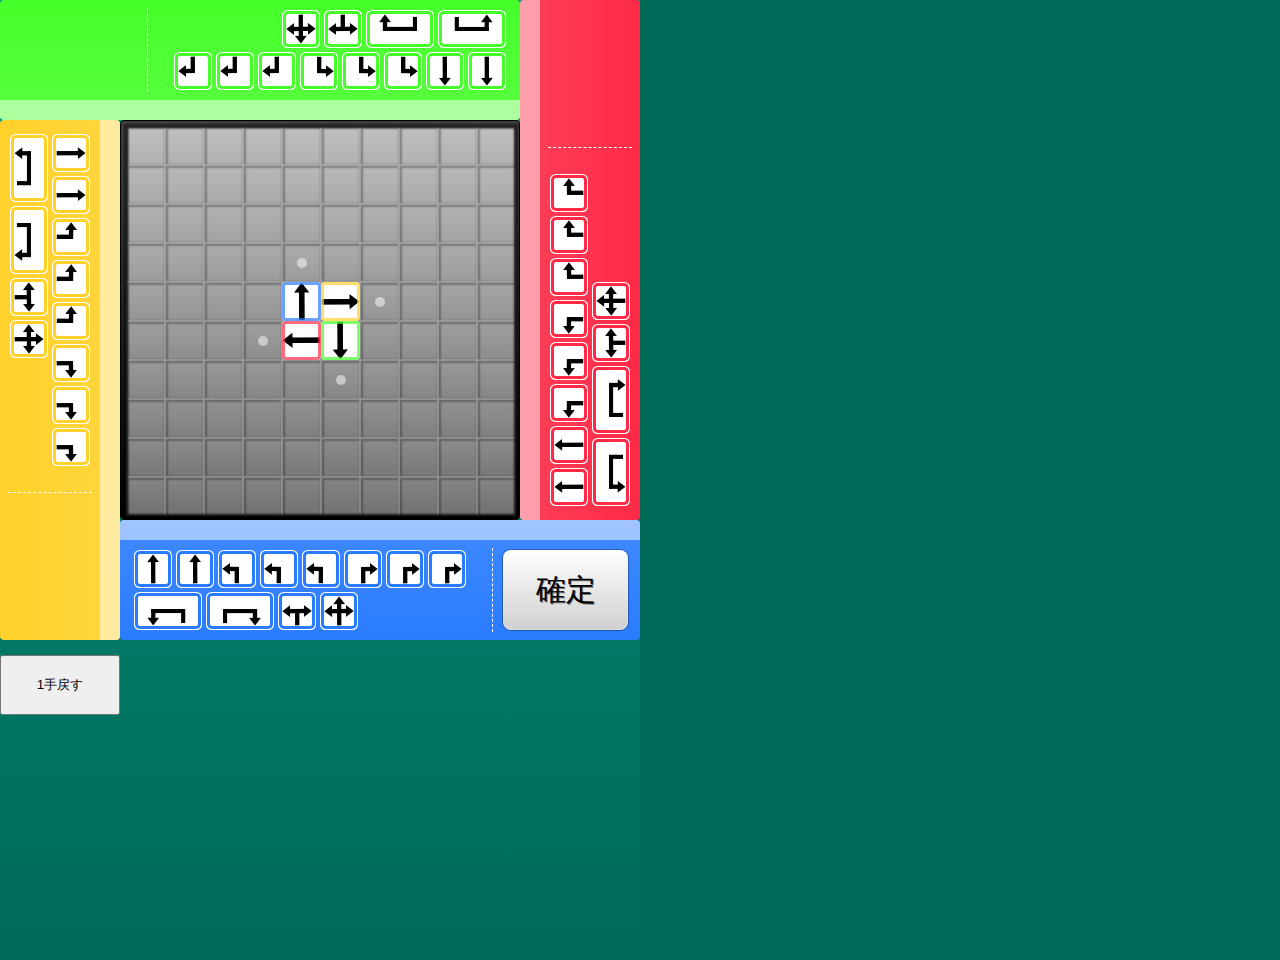
==== commit 6b438e63: "Undo用のボタンを追加" ====
--- a/htdocs/game/index.html
+++ b/htdocs/game/index.html
@@ -49,6 +49,9 @@
 				<div class="deck-container deck3 disabled">
 				</div>
 			</div>
+			<div class="game-actions">
+				<button class="undo">1手戻す</button>
+			</div>
 		</div>
 
 		<div class="piece-template"></div>
--- a/htdocs/assets/stylesheets/screen.css
+++ b/htdocs/assets/stylesheets/screen.css
@@ -118,11 +118,12 @@
 }
 
 div.board-container {
-  position: absolute;
   width: 640px;
   height: 640px;
 }
 div.board-container div.board {
+  display: inline-block;
+  margin: 120px;
   width: 400px;
   height: 400px;
   padding: 5px;
@@ -311,6 +312,8 @@
 
 div.decks {
   position: absolute;
+  top: 0px;
+  left: 0px;
 }
 div.decks div.deck-container {
   position: absolute;
@@ -517,3 +520,11 @@
 div.decks div.deck-container.disabled a.button {
   visibility: hidden;
 }
+
+div.game-actions {
+  margin-top: 15px;
+}
+div.game-actions button.undo {
+  width: 120px;
+  height: 60px;
+}
